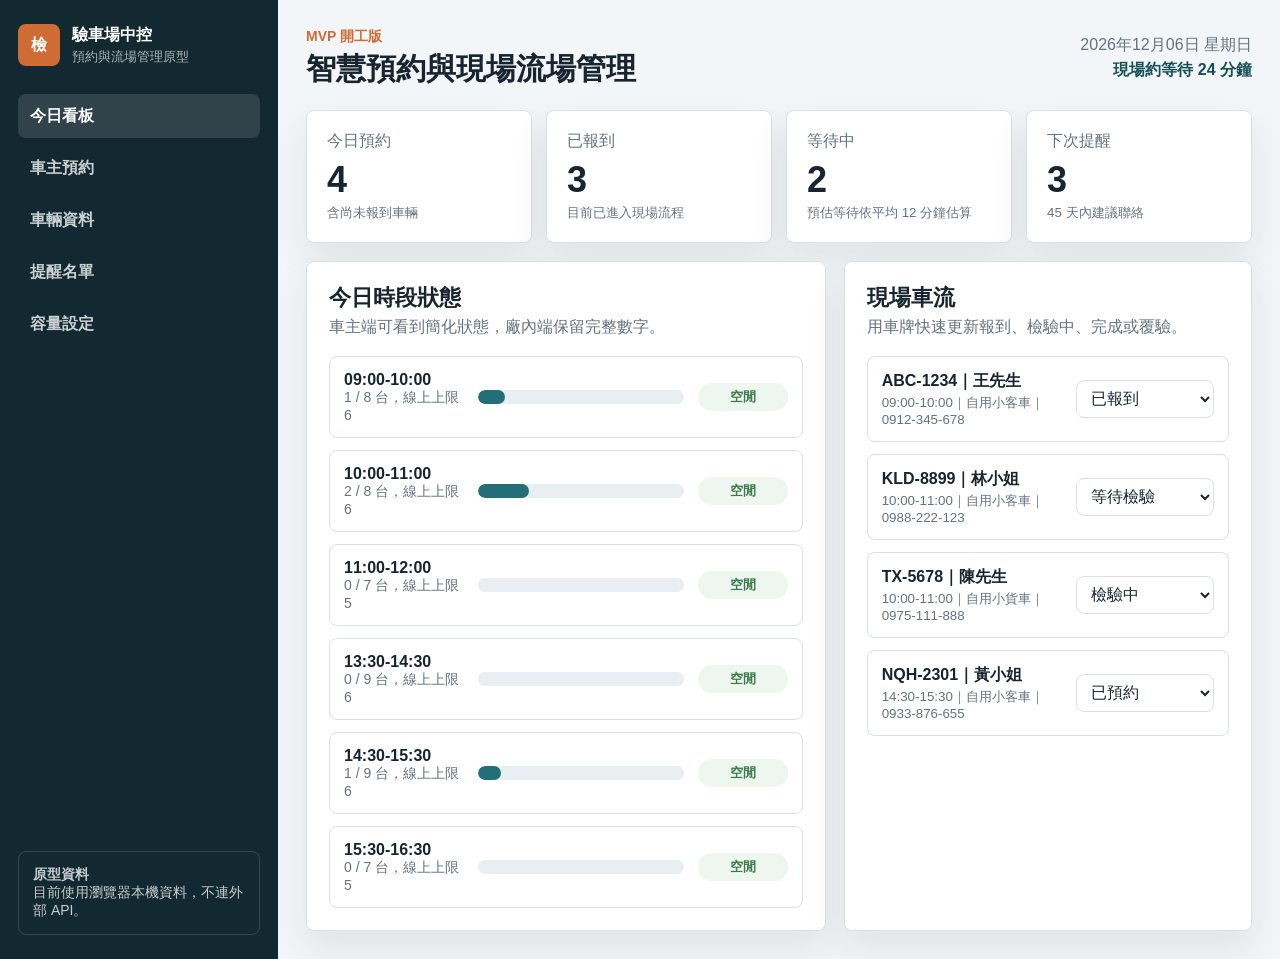
==== web/index.html @ 2aa690c6 "建立開工版 MVP 原型" ====
<!doctype html>
<html lang="zh-Hant">
<head>
  <meta charset="utf-8">
  <meta name="viewport" content="width=device-width, initial-scale=1">
  <title>驗車場智慧預約與流場管理原型</title>
  <link rel="stylesheet" href="styles.css">
</head>
<body>
  <div class="app-shell">
    <aside class="sidebar" aria-label="主要導覽">
      <div class="brand">
        <span class="brand-mark">檢</span>
        <div>
          <strong>驗車場中控</strong>
          <small>預約與流場管理原型</small>
        </div>
      </div>
      <nav class="nav-tabs" aria-label="功能分頁">
        <button class="nav-tab active" type="button" data-view="dashboard">今日看板</button>
        <button class="nav-tab" type="button" data-view="booking">車主預約</button>
        <button class="nav-tab" type="button" data-view="vehicles">車輛資料</button>
        <button class="nav-tab" type="button" data-view="reminders">提醒名單</button>
        <button class="nav-tab" type="button" data-view="settings">容量設定</button>
      </nav>
      <div class="side-note">
        <strong>原型資料</strong>
        <span>目前使用瀏覽器本機資料，不連外部 API。</span>
      </div>
    </aside>

    <main class="main">
      <header class="topbar">
        <div>
          <p class="eyebrow">MVP 開工版</p>
          <h1>智慧預約與現場流場管理</h1>
        </div>
        <div class="today-box">
          <span id="todayText"></span>
          <strong id="currentLoadText"></strong>
        </div>
      </header>

      <section class="view active" id="dashboard">
        <div class="summary-grid">
          <article class="summary-card">
            <span>今日預約</span>
            <strong id="metricBookings">0</strong>
            <small>含尚未報到車輛</small>
          </article>
          <article class="summary-card">
            <span>已報到</span>
            <strong id="metricCheckedIn">0</strong>
            <small>目前已進入現場流程</small>
          </article>
          <article class="summary-card">
            <span>等待中</span>
            <strong id="metricWaiting">0</strong>
            <small>預估等待依平均 12 分鐘估算</small>
          </article>
          <article class="summary-card">
            <span>下次提醒</span>
            <strong id="metricReminders">0</strong>
            <small>45 天內建議聯絡</small>
          </article>
        </div>

        <div class="content-grid dashboard-grid">
          <section class="panel">
            <div class="panel-head">
              <div>
                <h2>今日時段狀態</h2>
                <p>車主端可看到簡化狀態，廠內端保留完整數字。</p>
              </div>
            </div>
            <div class="slot-list" id="slotList"></div>
          </section>

          <section class="panel">
            <div class="panel-head">
              <div>
                <h2>現場車流</h2>
                <p>用車牌快速更新報到、檢驗中、完成或覆驗。</p>
              </div>
            </div>
            <div class="queue-list" id="queueList"></div>
          </section>
        </div>
      </section>

      <section class="view" id="booking">
        <div class="content-grid form-grid">
          <section class="panel">
            <div class="panel-head">
              <div>
                <h2>車主線上預約</h2>
                <p>模擬車主填寫預約，送出後會同步到今日看板。</p>
              </div>
            </div>
            <form id="bookingForm" class="form">
              <label>
                <span>車牌號碼</span>
                <input name="plate" required placeholder="ABC-1234">
              </label>
              <label>
                <span>車主姓名</span>
                <input name="owner" required placeholder="王先生">
              </label>
              <label>
                <span>手機</span>
                <input name="phone" required placeholder="0912-345-678">
              </label>
              <label>
                <span>車種</span>
                <select name="type">
                  <option>自用小客車</option>
                  <option>自用小貨車</option>
                  <option>營業車</option>
                  <option>機車</option>
                </select>
              </label>
              <label>
                <span>出廠年月</span>
                <input name="manufactured" type="month" required>
              </label>
              <label>
                <span>預約時段</span>
                <select name="slot" id="bookingSlot"></select>
              </label>
              <label class="wide">
                <span>備註</span>
                <textarea name="note" rows="3" placeholder="例如：需補登電話預約、車主希望下午到場"></textarea>
              </label>
              <label class="check wide">
                <input name="consent" type="checkbox" checked>
                <span>車主同意接收預約與下次驗車提醒</span>
              </label>
              <button class="primary-btn wide" type="submit">建立預約</button>
            </form>
          </section>

          <section class="panel">
            <div class="panel-head">
              <div>
                <h2>車主可見資訊</h2>
                <p>這區模擬未預約車主看到的今日狀況。</p>
              </div>
            </div>
            <div class="public-board" id="publicBoard"></div>
          </section>
        </div>
      </section>

      <section class="view" id="vehicles">
        <section class="panel">
          <div class="panel-head split">
            <div>
              <h2>車輛基本資料</h2>
              <p>用於判斷車齡、下次檢驗週期與提醒名單。</p>
            </div>
            <input class="search-input" id="vehicleSearch" placeholder="搜尋車牌、姓名或手機">
          </div>
          <div class="table-wrap">
            <table>
              <thead>
                <tr>
                  <th>車牌</th>
                  <th>車主</th>
                  <th>手機</th>
                  <th>車齡</th>
                  <th>檢驗週期</th>
                  <th>下次建議日</th>
                  <th>狀態</th>
                </tr>
              </thead>
              <tbody id="vehicleTable"></tbody>
            </table>
          </div>
        </section>
      </section>

      <section class="view" id="reminders">
        <div class="content-grid form-grid">
          <section class="panel">
            <div class="panel-head">
              <div>
                <h2>待提醒車主</h2>
                <p>先產生人工聯絡名單，未來可串接 LINE 或簡訊。</p>
              </div>
            </div>
            <div class="reminder-list" id="reminderList"></div>
          </section>

          <section class="panel">
            <div class="panel-head">
              <div>
                <h2>通知規則</h2>
                <p>目前先作為規劃設定，後續可變成後台可調參數。</p>
              </div>
            </div>
            <div class="rule-list">
              <div class="rule-item"><strong>45 天前</strong><span>第一次提醒，可安排較彈性的時段。</span></div>
              <div class="rule-item"><strong>30 天前</strong><span>正式提醒，建議完成預約。</span></div>
              <div class="rule-item"><strong>14 天前</strong><span>加強提醒，避免逾期。</span></div>
              <div class="rule-item"><strong>7 天前</strong><span>最後提醒，必要時人工電話追蹤。</span></div>
            </div>
          </section>
        </div>
      </section>

      <section class="view" id="settings">
        <section class="panel">
          <div class="panel-head">
            <div>
              <h2>時段容量設定</h2>
              <p>調整每個時段的線上預約上限與現場保留量。</p>
            </div>
          </div>
          <form id="capacityForm" class="capacity-grid"></form>
          <button class="primary-btn" id="saveCapacity" type="button">儲存容量設定</button>
        </section>
      </section>
    </main>
  </div>

  <template id="slotTemplate">
    <article class="slot-card">
      <div>
        <strong class="slot-time"></strong>
        <span class="slot-count"></span>
      </div>
      <div class="slot-meter"><span></span></div>
      <span class="badge"></span>
    </article>
  </template>

  <script src="app.js"></script>
</body>
</html>
---- web/styles.css ----
:root {
  --bg: #f3f6f8;
  --panel: #ffffff;
  --ink: #18242f;
  --muted: #64727f;
  --line: #d9e1e7;
  --teal: #236f78;
  --teal-dark: #174f57;
  --orange: #cf6b35;
  --green: #3d7a4c;
  --red: #b74a3d;
  --amber: #b7792c;
  --soft-teal: #e7f2f4;
  --soft-orange: #fff1e8;
  --soft-green: #edf7ef;
  --soft-red: #fff0ee;
  --shadow: 0 16px 36px rgba(24, 36, 47, 0.09);
}

* {
  box-sizing: border-box;
}

body {
  margin: 0;
  min-width: 320px;
  color: var(--ink);
  background: var(--bg);
  font-family: "Microsoft JhengHei", "PingFang TC", "Noto Sans TC", Arial, sans-serif;
}

button,
input,
select,
textarea {
  font: inherit;
}

button {
  cursor: pointer;
}

.app-shell {
  display: grid;
  grid-template-columns: 278px minmax(0, 1fr);
  min-height: 100vh;
}

.sidebar {
  background: #132932;
  color: #fff;
  padding: 24px 18px;
  display: flex;
  flex-direction: column;
  gap: 28px;
}

.brand {
  display: flex;
  align-items: center;
  gap: 12px;
}

.brand-mark {
  width: 42px;
  height: 42px;
  border-radius: 8px;
  display: grid;
  place-items: center;
  background: var(--orange);
  font-weight: 800;
}

.brand strong,
.brand small {
  display: block;
}

.brand small {
  color: rgba(255, 255, 255, 0.66);
  margin-top: 2px;
}

.nav-tabs {
  display: grid;
  gap: 8px;
}

.nav-tab {
  border: 0;
  border-radius: 8px;
  min-height: 44px;
  color: rgba(255, 255, 255, 0.78);
  background: transparent;
  text-align: left;
  padding: 10px 12px;
  font-weight: 700;
}

.nav-tab:hover,
.nav-tab.active {
  background: rgba(255, 255, 255, 0.12);
  color: #fff;
}

.side-note {
  margin-top: auto;
  border: 1px solid rgba(255, 255, 255, 0.14);
  border-radius: 8px;
  padding: 14px;
  color: rgba(255, 255, 255, 0.76);
  font-size: 14px;
}

.side-note strong,
.side-note span {
  display: block;
}

.main {
  padding: 28px;
}

.topbar {
  display: flex;
  justify-content: space-between;
  gap: 20px;
  align-items: center;
  margin-bottom: 22px;
}

.eyebrow {
  margin: 0 0 4px;
  color: var(--orange);
  font-size: 14px;
  font-weight: 800;
}

h1,
h2,
h3,
p {
  margin: 0;
}

h1 {
  font-size: 30px;
  line-height: 1.25;
}

h2 {
  font-size: 22px;
  line-height: 1.3;
}

.today-box {
  min-width: 220px;
  text-align: right;
  color: var(--muted);
}

.today-box span,
.today-box strong {
  display: block;
}

.today-box strong {
  color: var(--teal-dark);
  margin-top: 4px;
}

.view {
  display: none;
}

.view.active {
  display: block;
}

.summary-grid {
  display: grid;
  grid-template-columns: repeat(4, minmax(0, 1fr));
  gap: 14px;
  margin-bottom: 18px;
}

.summary-card,
.panel {
  background: var(--panel);
  border: 1px solid var(--line);
  border-radius: 8px;
  box-shadow: var(--shadow);
}

.summary-card {
  padding: 20px;
}

.summary-card span,
.summary-card small {
  color: var(--muted);
}

.summary-card strong {
  display: block;
  font-size: 36px;
  line-height: 1.1;
  margin: 8px 0 4px;
}

.content-grid {
  display: grid;
  gap: 18px;
}

.dashboard-grid,
.form-grid {
  grid-template-columns: minmax(0, 1.12fr) minmax(340px, 0.88fr);
}

.panel {
  padding: 22px;
}

.panel-head {
  margin-bottom: 18px;
}

.panel-head.split {
  display: flex;
  justify-content: space-between;
  gap: 16px;
  align-items: center;
}

.panel-head p {
  color: var(--muted);
  margin-top: 4px;
}

.slot-list,
.queue-list,
.public-board,
.reminder-list,
.rule-list {
  display: grid;
  gap: 12px;
}

.slot-card {
  display: grid;
  grid-template-columns: minmax(120px, 0.5fr) minmax(160px, 1fr) 90px;
  gap: 14px;
  align-items: center;
  border: 1px solid var(--line);
  border-radius: 8px;
  padding: 14px;
  background: #fff;
}

.slot-card strong,
.slot-card span {
  display: block;
}

.slot-count {
  color: var(--muted);
  font-size: 14px;
}

.slot-meter {
  height: 14px;
  border-radius: 999px;
  background: #e9eef2;
  overflow: hidden;
}

.slot-meter span {
  height: 100%;
  border-radius: 999px;
  background: var(--teal);
}

.badge {
  border-radius: 999px;
  padding: 5px 10px;
  text-align: center;
  font-size: 13px;
  font-weight: 800;
}

.badge.open {
  color: var(--green);
  background: var(--soft-green);
}

.badge.normal {
  color: var(--teal);
  background: var(--soft-teal);
}

.badge.busy {
  color: var(--amber);
  background: #fff5df;
}

.badge.full {
  color: var(--red);
  background: var(--soft-red);
}

.queue-item,
.public-item,
.reminder-item,
.rule-item {
  display: grid;
  grid-template-columns: minmax(0, 1fr) auto;
  gap: 12px;
  align-items: center;
  border: 1px solid var(--line);
  border-radius: 8px;
  padding: 14px;
  background: #fff;
}

.queue-item small,
.public-item small,
.reminder-item small,
.rule-item span {
  display: block;
  color: var(--muted);
  margin-top: 2px;
}

.status-select,
.search-input {
  min-height: 38px;
  border: 1px solid var(--line);
  border-radius: 8px;
  padding: 8px 10px;
  background: #fff;
}

.form,
.capacity-grid {
  display: grid;
  grid-template-columns: repeat(2, minmax(0, 1fr));
  gap: 14px;
}

label {
  display: grid;
  gap: 6px;
  color: var(--muted);
  font-weight: 700;
}

input,
select,
textarea {
  width: 100%;
  min-height: 42px;
  border: 1px solid var(--line);
  border-radius: 8px;
  padding: 10px 12px;
  background: #fff;
  color: var(--ink);
}

textarea {
  resize: vertical;
}

.wide {
  grid-column: 1 / -1;
}

.check {
  display: flex;
  align-items: center;
  gap: 10px;
}

.check input {
  width: 18px;
  min-height: 18px;
}

.primary-btn {
  min-height: 44px;
  border: 0;
  border-radius: 8px;
  color: #fff;
  background: var(--teal);
  font-weight: 800;
  padding: 10px 16px;
}

.primary-btn:hover {
  background: var(--teal-dark);
}

.table-wrap {
  overflow-x: auto;
}

table {
  width: 100%;
  border-collapse: collapse;
  min-width: 760px;
}

th,
td {
  text-align: left;
  padding: 13px 10px;
  border-bottom: 1px solid var(--line);
}

th {
  color: var(--muted);
  font-size: 14px;
}

.capacity-item {
  border: 1px solid var(--line);
  border-radius: 8px;
  padding: 14px;
  background: #fff;
}

.capacity-item strong {
  display: block;
  margin-bottom: 10px;
}

.capacity-fields {
  display: grid;
  grid-template-columns: repeat(2, minmax(0, 1fr));
  gap: 10px;
}

@media (max-width: 1040px) {
  .app-shell {
    grid-template-columns: 1fr;
  }

  .sidebar {
    position: static;
  }

  .nav-tabs {
    grid-template-columns: repeat(5, minmax(0, 1fr));
  }

  .summary-grid,
  .dashboard-grid,
  .form-grid {
    grid-template-columns: repeat(2, minmax(0, 1fr));
  }
}

@media (max-width: 720px) {
  .main {
    padding: 18px;
  }

  .topbar,
  .panel-head.split {
    display: block;
  }

  .today-box {
    text-align: left;
    margin-top: 12px;
  }

  .nav-tabs,
  .summary-grid,
  .dashboard-grid,
  .form-grid,
  .form,
  .capacity-grid {
    grid-template-columns: 1fr;
  }

  .slot-card,
  .queue-item,
  .public-item,
  .reminder-item,
  .rule-item {
    grid-template-columns: 1fr;
  }

  .search-input {
    margin-top: 12px;
  }
}
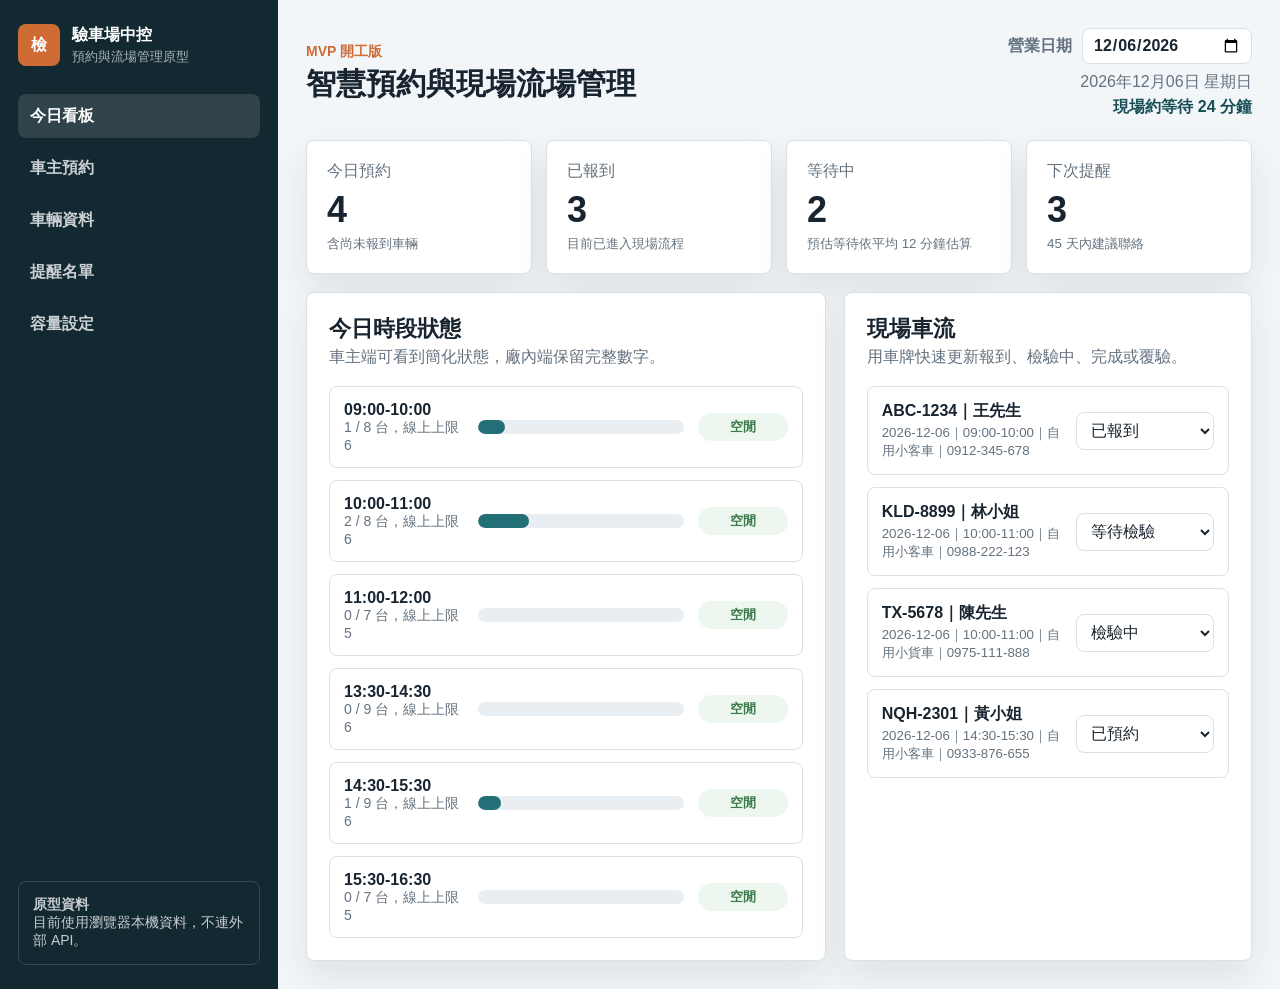
==== commit a576ebda: "修正車主預約日期選擇" ====
--- a/web/index.html
+++ b/web/index.html
@@ -36,6 +36,10 @@
           <h1>智慧預約與現場流場管理</h1>
         </div>
         <div class="today-box">
+          <label class="date-switch">
+            <span>營業日期</span>
+            <input id="operatingDate" type="date">
+          </label>
           <span id="todayText"></span>
           <strong id="currentLoadText"></strong>
         </div>
@@ -122,6 +126,10 @@
               <label>
                 <span>出廠年月</span>
                 <input name="manufactured" type="month" required>
+              </label>
+              <label>
+                <span>預約日期</span>
+                <input name="bookingDate" id="bookingDate" type="date" required>
               </label>
               <label>
                 <span>預約時段</span>
@@ -167,6 +175,7 @@
                   <th>車牌</th>
                   <th>車主</th>
                   <th>手機</th>
+                  <th>預約日期</th>
                   <th>車齡</th>
                   <th>檢驗週期</th>
                   <th>下次建議日</th>
--- a/web/styles.css
+++ b/web/styles.css
@@ -169,6 +169,21 @@
   margin-top: 4px;
 }
 
+.date-switch {
+  display: grid;
+  grid-template-columns: auto 170px;
+  gap: 10px;
+  align-items: center;
+  justify-content: end;
+  margin-bottom: 8px;
+  color: var(--muted);
+}
+
+.date-switch input {
+  min-height: 36px;
+  padding: 6px 10px;
+}
+
 .view {
   display: none;
 }
@@ -473,6 +488,10 @@
   .today-box {
     text-align: left;
     margin-top: 12px;
+  }
+
+  .date-switch {
+    justify-content: start;
   }
 
   .nav-tabs,
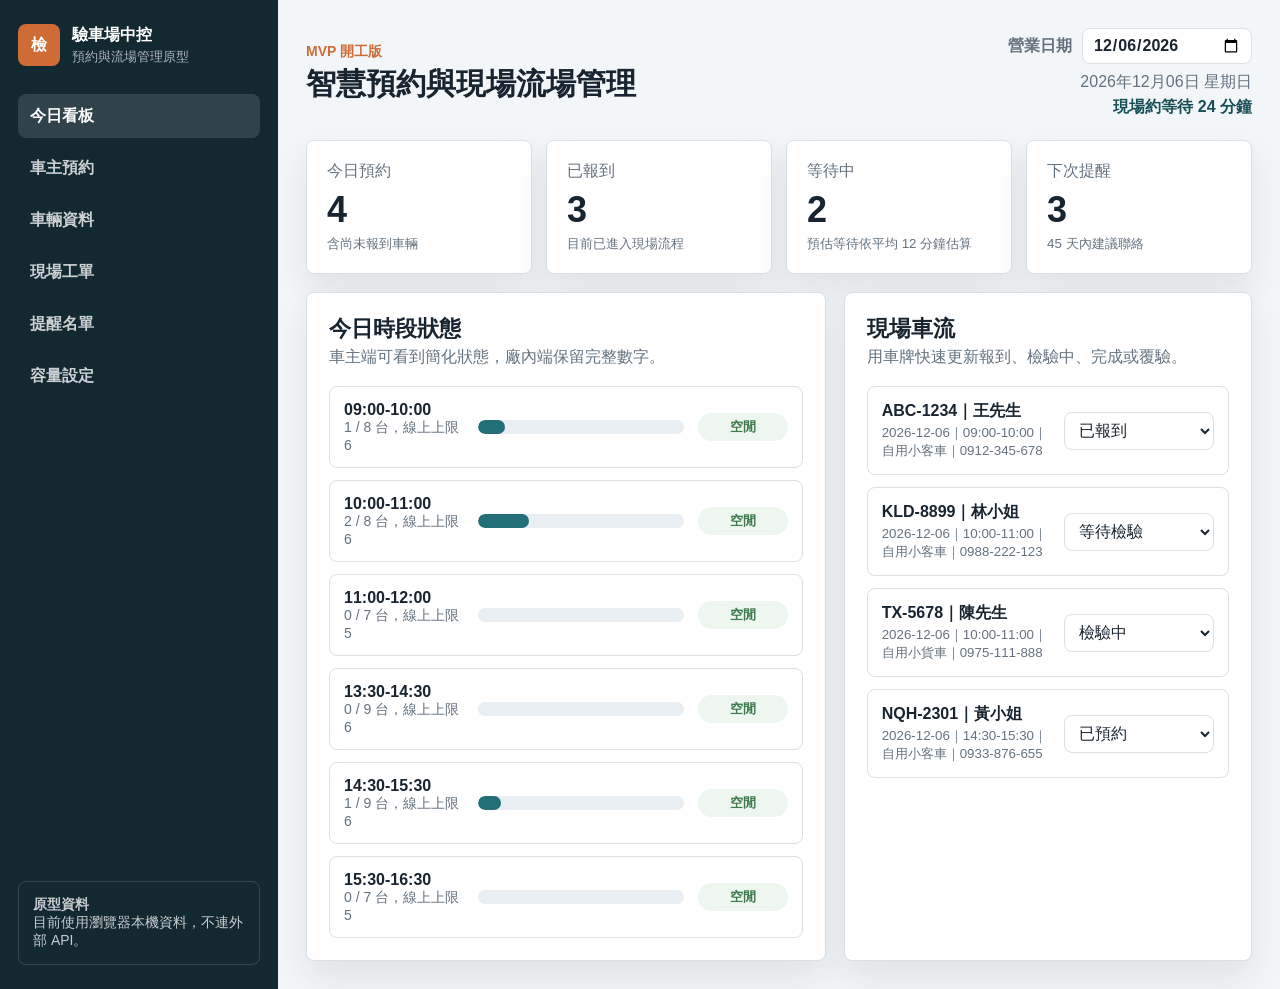
==== commit 96dcd7cd: "拆分車輛資料與現場工單" ====
--- a/web/index.html
+++ b/web/index.html
@@ -20,6 +20,7 @@
         <button class="nav-tab active" type="button" data-view="dashboard">今日看板</button>
         <button class="nav-tab" type="button" data-view="booking">車主預約</button>
         <button class="nav-tab" type="button" data-view="vehicles">車輛資料</button>
+        <button class="nav-tab" type="button" data-view="workorders">現場工單</button>
         <button class="nav-tab" type="button" data-view="reminders">提醒名單</button>
         <button class="nav-tab" type="button" data-view="settings">容量設定</button>
       </nav>
@@ -87,7 +88,7 @@
                 <p>用車牌快速更新報到、檢驗中、完成或覆驗。</p>
               </div>
             </div>
-            <div class="queue-list" id="queueList"></div>
+            <div class="queue-list compact" id="dashboardQueueList"></div>
           </section>
         </div>
       </section>
@@ -175,16 +176,32 @@
                   <th>車牌</th>
                   <th>車主</th>
                   <th>手機</th>
-                  <th>預約日期</th>
+                  <th>最近預約日</th>
                   <th>車齡</th>
                   <th>檢驗週期</th>
                   <th>下次建議日</th>
-                  <th>狀態</th>
+                  <th>通知同意</th>
                 </tr>
               </thead>
               <tbody id="vehicleTable"></tbody>
             </table>
           </div>
+        </section>
+      </section>
+
+      <section class="view" id="workorders">
+        <section class="panel">
+          <div class="panel-head split">
+            <div>
+              <h2>當日預約與現場工單</h2>
+              <p>依營業日期顯示當日預約、報到、等待、檢驗中、完成與覆驗狀態。</p>
+            </div>
+            <div class="workorder-meta">
+              <span>目前日期</span>
+              <strong id="workorderDateText"></strong>
+            </div>
+          </div>
+          <div class="queue-list" id="workorderList"></div>
         </section>
       </section>
 
@@ -221,12 +238,15 @@
         <section class="panel">
           <div class="panel-head">
             <div>
-              <h2>時段容量設定</h2>
-              <p>調整每個時段的線上預約上限與現場保留量。</p>
-            </div>
+              <h2>廠家時段設定</h2>
+              <p>可依各廠營業時間自由新增、刪除、修改時段與容量。</p>
+            </div>
+          </div>
+          <div class="setting-actions">
+            <button class="secondary-btn" id="addSlot" type="button">新增時段</button>
           </div>
           <form id="capacityForm" class="capacity-grid"></form>
-          <button class="primary-btn" id="saveCapacity" type="button">儲存容量設定</button>
+          <button class="primary-btn" id="saveCapacity" type="button">儲存時段設定</button>
         </section>
       </section>
     </main>
--- a/web/styles.css
+++ b/web/styles.css
@@ -338,6 +338,10 @@
   background: #fff;
 }
 
+.queue-item.compact-item {
+  grid-template-columns: minmax(0, 1fr) 150px;
+}
+
 .queue-item small,
 .public-item small,
 .reminder-item small,
@@ -415,6 +419,46 @@
   background: var(--teal-dark);
 }
 
+.secondary-btn,
+.danger-btn {
+  min-height: 38px;
+  border-radius: 8px;
+  padding: 8px 12px;
+  font-weight: 800;
+  background: #fff;
+}
+
+.secondary-btn {
+  border: 1px solid var(--teal);
+  color: var(--teal);
+}
+
+.danger-btn {
+  border: 1px solid #e1b3ad;
+  color: var(--red);
+}
+
+.setting-actions {
+  display: flex;
+  justify-content: flex-end;
+  margin-bottom: 14px;
+}
+
+.workorder-meta {
+  text-align: right;
+  color: var(--muted);
+}
+
+.workorder-meta span,
+.workorder-meta strong {
+  display: block;
+}
+
+.workorder-meta strong {
+  color: var(--teal-dark);
+  margin-top: 2px;
+}
+
 .table-wrap {
   overflow-x: auto;
 }
@@ -451,8 +495,20 @@
 
 .capacity-fields {
   display: grid;
-  grid-template-columns: repeat(2, minmax(0, 1fr));
+  grid-template-columns: repeat(4, minmax(0, 1fr));
   gap: 10px;
+}
+
+.capacity-head {
+  display: flex;
+  justify-content: space-between;
+  align-items: center;
+  gap: 12px;
+  margin-bottom: 10px;
+}
+
+.capacity-head strong {
+  margin-bottom: 0;
 }
 
 @media (max-width: 1040px) {
@@ -465,7 +521,7 @@
   }
 
   .nav-tabs {
-    grid-template-columns: repeat(5, minmax(0, 1fr));
+    grid-template-columns: repeat(6, minmax(0, 1fr));
   }
 
   .summary-grid,
@@ -499,12 +555,14 @@
   .dashboard-grid,
   .form-grid,
   .form,
-  .capacity-grid {
+  .capacity-grid,
+  .capacity-fields {
     grid-template-columns: 1fr;
   }
 
   .slot-card,
   .queue-item,
+  .queue-item.compact-item,
   .public-item,
   .reminder-item,
   .rule-item {
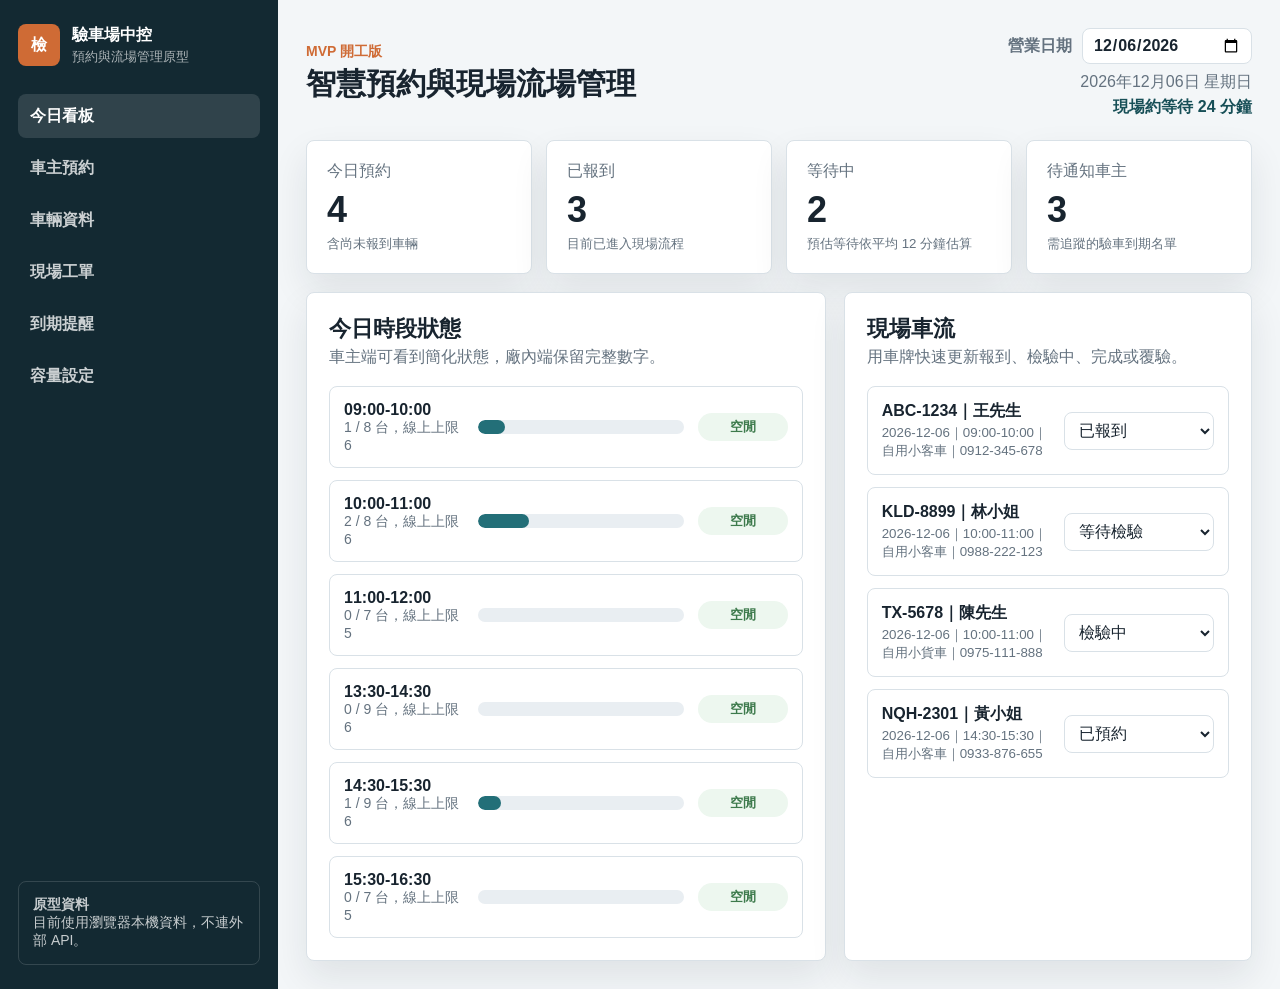
==== commit 81b4671f: "優化驗車到期提醒清單" ====
--- a/web/index.html
+++ b/web/index.html
@@ -21,7 +21,7 @@
         <button class="nav-tab" type="button" data-view="booking">車主預約</button>
         <button class="nav-tab" type="button" data-view="vehicles">車輛資料</button>
         <button class="nav-tab" type="button" data-view="workorders">現場工單</button>
-        <button class="nav-tab" type="button" data-view="reminders">提醒名單</button>
+        <button class="nav-tab" type="button" data-view="reminders">到期提醒</button>
         <button class="nav-tab" type="button" data-view="settings">容量設定</button>
       </nav>
       <div class="side-note">
@@ -64,9 +64,9 @@
             <small>預估等待依平均 12 分鐘估算</small>
           </article>
           <article class="summary-card">
-            <span>下次提醒</span>
+            <span>待通知車主</span>
             <strong id="metricReminders">0</strong>
-            <small>45 天內建議聯絡</small>
+            <small>需追蹤的驗車到期名單</small>
           </article>
         </div>
 
@@ -210,8 +210,8 @@
           <section class="panel">
             <div class="panel-head">
               <div>
-                <h2>待提醒車主</h2>
-                <p>先產生人工聯絡名單，未來可串接 LINE 或簡訊。</p>
+                <h2>驗車到期提醒名單</h2>
+                <p>列出需要聯絡的車主，記錄通知狀態與後續處理結果。</p>
               </div>
             </div>
             <div class="reminder-list" id="reminderList"></div>
@@ -220,8 +220,8 @@
           <section class="panel">
             <div class="panel-head">
               <div>
-                <h2>通知規則</h2>
-                <p>目前先作為規劃設定，後續可變成後台可調參數。</p>
+                <h2>提醒處理方式</h2>
+                <p>先支援人工追蹤紀錄，未來可串接 LINE、簡訊或電話紀錄。</p>
               </div>
             </div>
             <div class="rule-list">
@@ -229,6 +229,9 @@
               <div class="rule-item"><strong>30 天前</strong><span>正式提醒，建議完成預約。</span></div>
               <div class="rule-item"><strong>14 天前</strong><span>加強提醒，避免逾期。</span></div>
               <div class="rule-item"><strong>7 天前</strong><span>最後提醒，必要時人工電話追蹤。</span></div>
+              <div class="rule-item"><strong>已通知</strong><span>已完成 LINE、簡訊或電話通知，等待車主回覆。</span></div>
+              <div class="rule-item"><strong>已預約</strong><span>車主已安排時段，可從提醒名單轉為預約追蹤。</span></div>
+              <div class="rule-item"><strong>暫緩</strong><span>車主表示稍後處理，需保留備註與下次追蹤時間。</span></div>
             </div>
           </section>
         </div>
--- a/web/styles.css
+++ b/web/styles.css
@@ -342,6 +342,29 @@
   grid-template-columns: minmax(0, 1fr) 150px;
 }
 
+.reminder-item {
+  grid-template-columns: minmax(0, 1fr) minmax(330px, 0.85fr);
+  align-items: start;
+}
+
+.reminder-actions {
+  display: grid;
+  grid-template-columns: repeat(2, minmax(0, 1fr));
+  gap: 10px;
+}
+
+.reminder-actions label {
+  font-size: 14px;
+}
+
+.reminder-note {
+  grid-column: 1 / -1;
+}
+
+.reminder-note input {
+  min-height: 38px;
+}
+
 .queue-item small,
 .public-item small,
 .reminder-item small,
@@ -569,6 +592,10 @@
     grid-template-columns: 1fr;
   }
 
+  .reminder-actions {
+    grid-template-columns: 1fr;
+  }
+
   .search-input {
     margin-top: 12px;
   }
